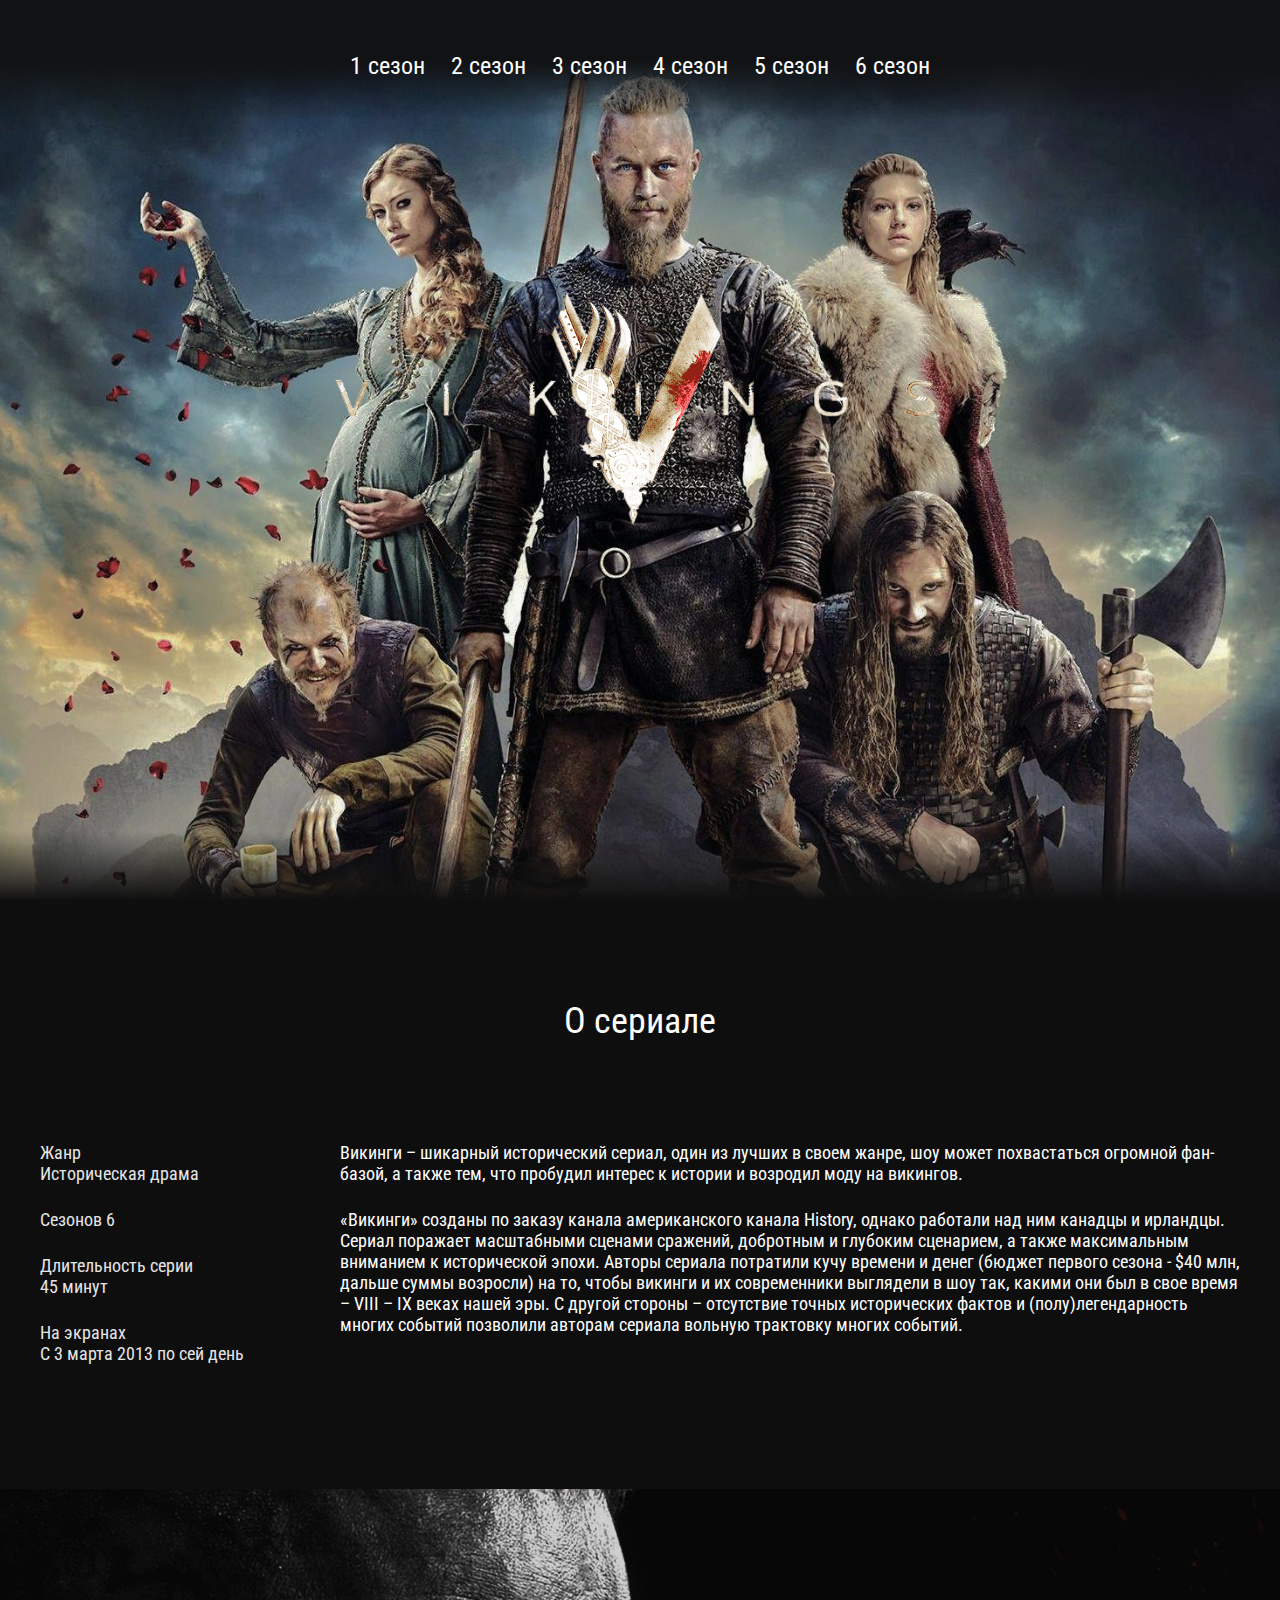
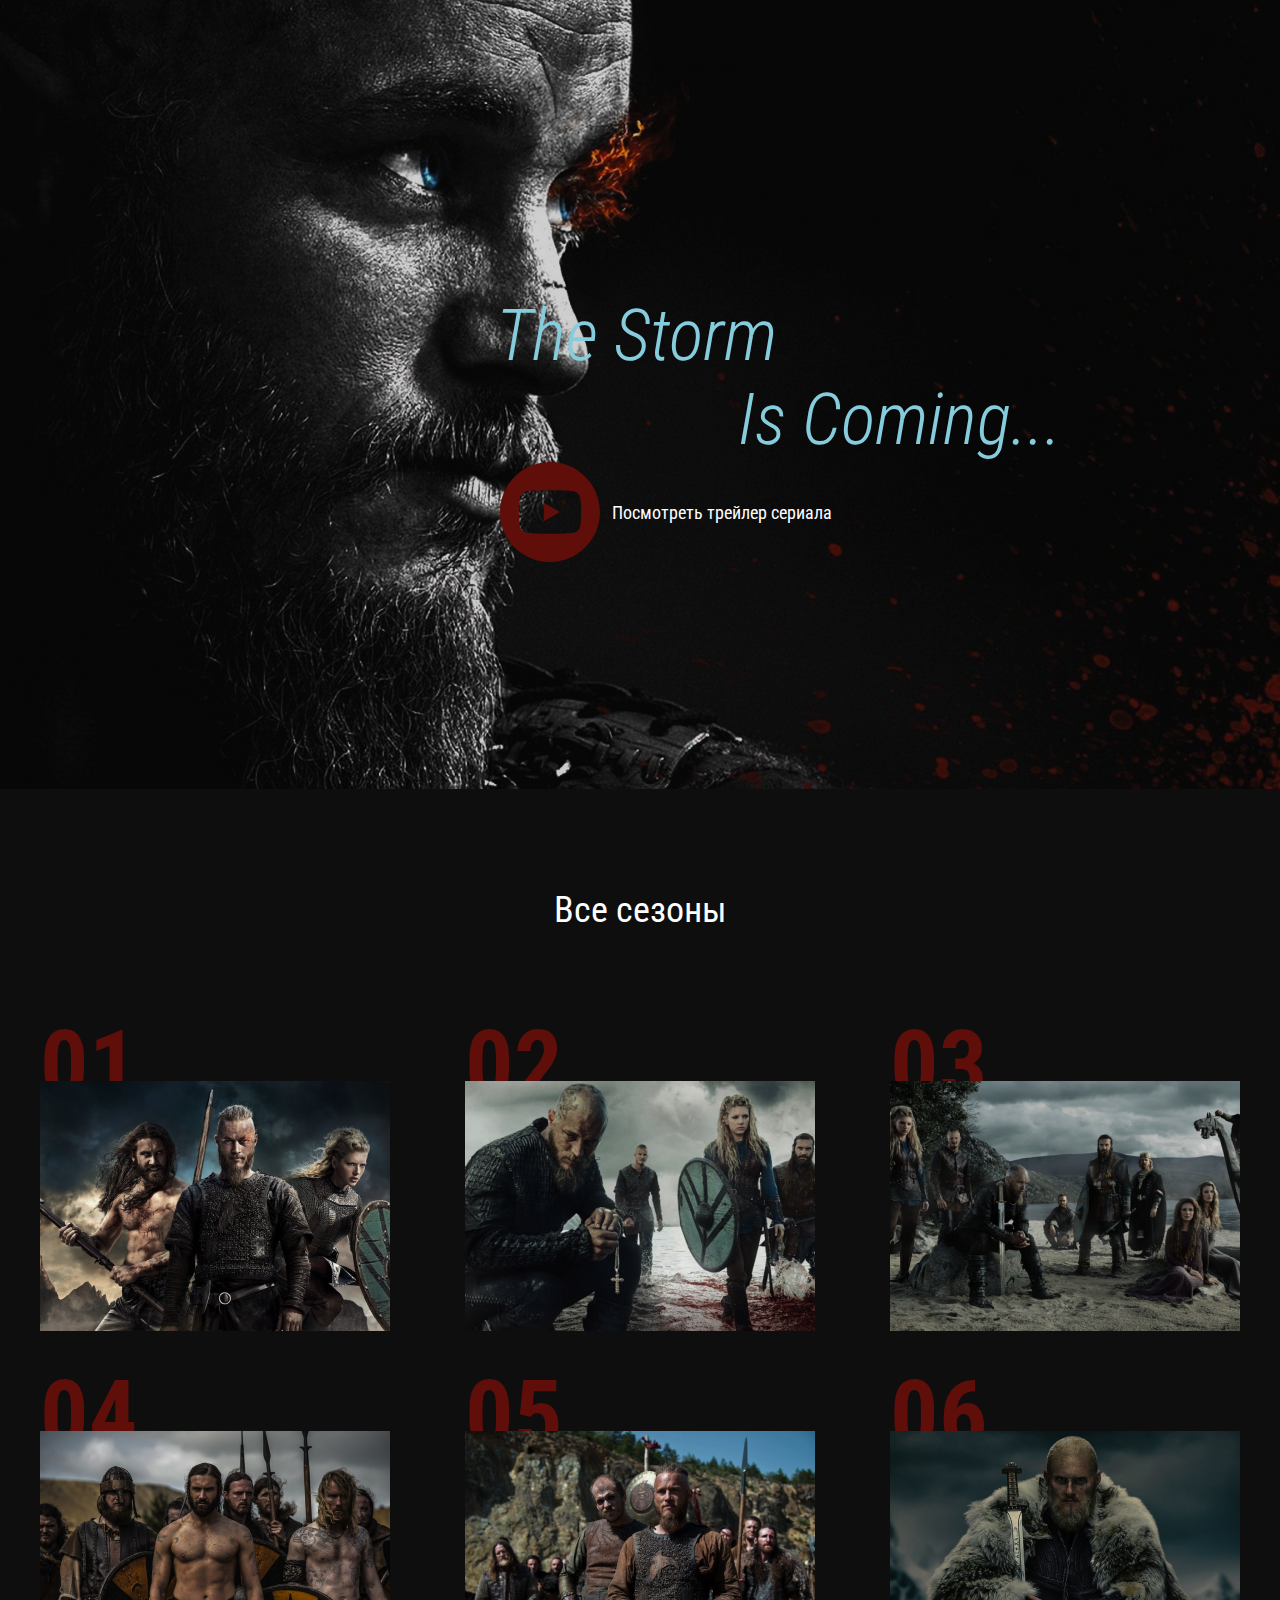
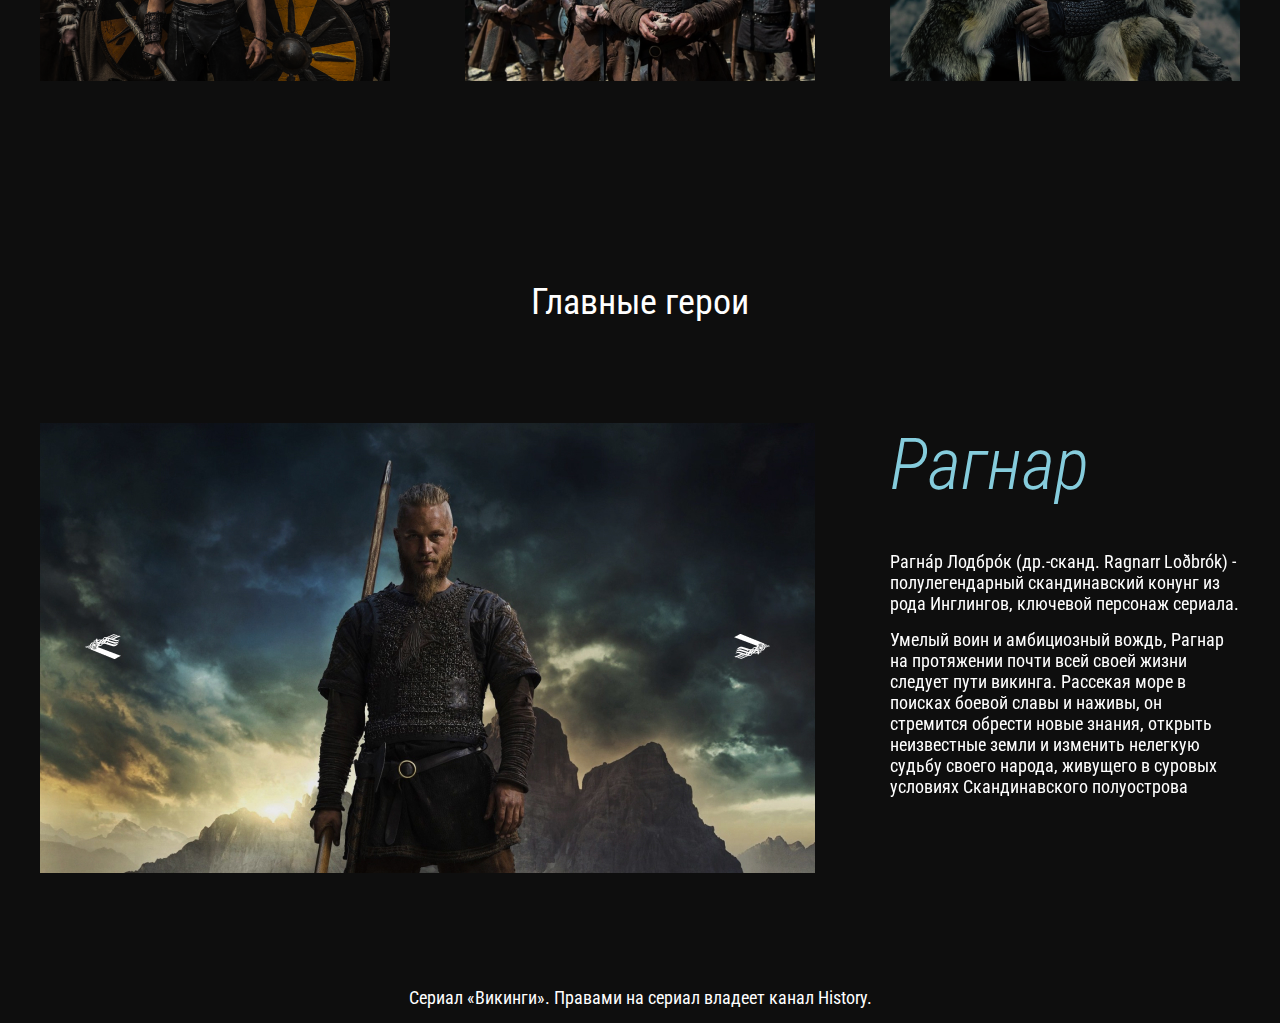
==== index.html @ e62cc38c "Add files via upload" ====
<!DOCTYPE html>
<html lang="en">
<head>
  <meta charset="UTF-8">
  <meta name="viewport" content="width=device-width, initial-scale=1.0">
  <meta http-equiv="X-UA-Compatible" content="ie=edge">
  <title>Document</title>
  <link rel="preconnect" href="https://fonts.gstatic.com">
<link href="https://fonts.googleapis.com/css2?family=Roboto+Condensed:ital,wght@0,400;0,700;1,300&display=swap" rel="stylesheet">
  <link rel="stylesheet" href="css/reset.css">
  <link rel="stylesheet" href="css/slick.css">
  <link rel="stylesheet" href="css/jquery.fancybox.css">
  <link rel="stylesheet" href="css/style.css">
</head>
<body>
  <header class="header">
    <nav class="menu">
      <button class="menu__btn">
        <span></span>
      </button>
      <ul class="menu__list">
        <li class="menu__list-item">
          <a class="menu__list-link" href="season-1.html">1 сезон</a>
        </li>
        <li class="menu__list-item">
          <a class="menu__list-link" href="#">2 сезон</a>
        </li>
        <li class="menu__list-item">
          <a class="menu__list-link" href="#">3 сезон</a>
        </li>
        <li class="menu__list-item">
          <a class="menu__list-link" href="#">4 сезон</a>
        </li>
        <li class="menu__list-item">
          <a class="menu__list-link" href="#">5 сезон</a>
        </li>
        <li class="menu__list-item">
          <a class="menu__list-link" href="#">6 сезон</a>
        </li>
      </ul>
    </nav>
    <div class="logo">
      <img class="logo__img" src="images/logo.png" alt="Логотип">
    </div>
  </header>
    <section class="about section-page">
    <div class="container">
    <h3 class="title">
      О сериале
    </h3>
    <div class="about__inner">
      <ul class="about__info">
    <li class="about__info-item">
      Жанр
      <span> Историческая драма</span>
    </li>
    <li class="about__info-item">Сезонов
      6</li>
    <li class="about__info-item"> Длительность серии
      <span>45 минут</span>
      </li>
    <li class="about__info-item">На экранах
      <span>С 3 марта 2013 по сей день</span></li>
      </ul>
      
     
      
    <div class="about__text">
      <p>Викинги – шикарный исторический сериал, один из лучших в своем жанре, шоу может похвастаться огромной фан-базой, а также тем, что пробудил интерес к истории и возродил моду на викингов.
        </p>
        <p>«Викинги» созданы по заказу канала американского канала History, однако работали над ним канадцы и ирландцы. Сериал поражает масштабными сценами сражений, добротным и глубоким сценарием, а также максимальным вниманием к исторической эпохи. Авторы сериала потратили кучу времени и денег (бюджет первого сезона - $40 млн, дальше суммы возросли) на то, чтобы викинги и их современники выглядели в шоу так, какими они был в свое время – VIII – IX веках нашей эры. С другой стороны – отсутствие точных исторических фактов и (полу)легендарность многих событий позволили авторам сериала вольную трактовку многих событий.</p>
         </div>
      </div>
    </div>
  </section>
<section class="video">
  <div class="conteiner">
    <h3 class="video__text"><span>The Storm </span>
      Is Coming...</h3>
      <a class="video__btn" data-fancybox href="https://www.youtube.com/watch?v=-2ASgvKNcfU">Посмотреть трейлер сериала</a>
  </div>
</section>
<section class="seasons section-page">
  <div class="container">
    <h3 class="title">
      Все сезоны
    </h3>
    <ol class="seasons__inner">
      <li class="seasons__item" style="background-image: url(../images/seasons-image-1.png);">
        <a href="season-1.html" class="seasons__link">Cмотреть</a>
      </li>
      <li class="seasons__item" style="background-image: url(../images/seasons-image-2.png);">
        <a href="#" class="seasons__link">Cмотреть</a>
      </li>
      <li class="seasons__item" style="background-image: url(../images/seasons-image-3.png);">
        <a href="#" class="seasons__link">Cмотреть</a>
      </li>
      <li class="seasons__item" style="background-image: url(../images/seasons-image-4.png);">
        <a href="#" class="seasons__link">Cмотреть</a>
      </li>
      <li class="seasons__item" style="background-image: url(../images/seasons-image-5.png);">
        <a href="#" class="seasons__link">Cмотреть</a>
      </li>
      <li class="seasons__item" style="background-image: url(../images/seasons-image-6.png);">
        <a href="#" class="seasons__link">Cмотреть</a>
      </li>
    </ol>
  </div>
</section>
<section class="heroes section-page">
  <div class="container">
    <h3 class="title">Главные герои</h3>
    <div class="heroes__inner">
      <div class="heroes__slider-img">
        <img class="heroes__images" src="images/hero-1.jpg" alt="">
        <img class="heroes__images" src="images/hero-1.jpg" alt="">
        <img class="heroes__images" src="images/hero-1.jpg" alt="">
      </div>
      <div class="heroes__slider-text">
        <div class="heroes__text">
          <h4 class="heroes__name">Рагнар</h4>
          <p>Рагна́р Лодбро́к (др.-сканд. Ragnarr Loðbrók) - полулегендарный скандинавский конунг из рода Инглингов, ключевой персонаж сериала.
          </p>
          <p>Умелый воин и амбициозный вождь, Рагнар на протяжении почти всей своей жизни следует пути викинга. Рассекая море в поисках боевой славы и наживы, он стремится обрести новые знания, открыть неизвестные земли и изменить нелегкую судьбу своего народа, живущего в суровых условиях Скандинавского полуострова</p>
        </div>
        <div class="heroes__text">
          <h4 class="heroes__name">Рагнар2</h4>
          <p>Рагна́р Лодбро́к (др.-сканд. Ragnarr Loðbrók) - полулегендарный скандинавский конунг из рода Инглингов, ключевой персонаж сериала.
          </p>
          <p>Умелый воин и амбициозный вождь, Рагнар на протяжении почти всей своей жизни следует пути викинга. Рассекая море в поисках боевой славы и наживы, он стремится обрести новые знания, открыть неизвестные земли и изменить нелегкую судьбу своего народа, живущего в суровых условиях Скандинавского полуострова</p>
        </div>
        <div class="heroes__text">
          <h4 class="heroes__name">Рагнар3</h4>
          <p>Рагна́р Лодбро́к (др.-сканд. Ragnarr Loðbrók) - полулегендарный скандинавский конунг из рода Инглингов, ключевой персонаж сериала.
          </p>
          <p>Умелый воин и амбициозный вождь, Рагнар на протяжении почти всей своей жизни следует пути викинга. Рассекая море в поисках боевой славы и наживы, он стремится обрести новые знания, открыть неизвестные земли и изменить нелегкую судьбу своего народа, живущего в суровых условиях Скандинавского полуострова</p>
        </div>
      </div>
    </div>
  </div>
</section>
<footer class="footer">
 <div class="container">
   <p class="copy">Сериал «Викинги». Правами на сериал владеет канал History.</p>
  </div> 
</footer>

  <script src="https://ajax.googleapis.com/ajax/libs/jquery/3.4.1/jquery.min.js"></script>
  <script src="js/slick.min.js"></script>
  <script src="js/jquery.fancybox.min.js"></script>
  <script src="js/main.js"></script>
</body>
</html>
---- css/style.css ----
*{
    box-sizing: border-box;
}

body{
    background-color: #0E0E0E;
    color: #fff;
    font-family: 'Roboto Condensed', sans-serif;
    font-weight: 400px;
    font-size: 18px;
    line-height: 21px;
}

a{
    color: inherit;
    text-decoration: none;
}
ul{
    list-style: none;
}

.container{
    max-width: 1220px;
    padding: 0 10px;
    margin: 0 auto;
}

.section-page{
    padding: 100px 0;
}

.title{
    text-align: center;
    margin-bottom: 100px;
    font-size: 36px;
    line-height: 42px;
    font-weight: 400;
}

.header{
    background-image: url(../images/header-bg.jpg);
    height: 100vh;
    background-size: cover;
    background-repeat: no-repeat;
    background-position: center 50px;
    text-align: center;
    position: relative;
}

.header::after{
    content: '';
    position: absolute;
    height: 70px;
    bottom: -1px;
    left: 0;
    width: 100%;
    background: linear-gradient(180deg, #0E0E0E 0%, rgba(17, 17, 17, 0.850295) 16.53%, rgba(32, 31, 33, 0) 100%);
    transform: rotate(180deg);
}

.menu{
    padding: 50px 0 58px;
    background: linear-gradient(180deg, #111213 0%, #111213 43.62%, rgba(32, 31, 33, 0) 86.33%);
}

.menu__btn{
    display: none;
}

.menu__list{
    display: flex;
    justify-content: center;

}

.menu__list-item{
    padding: 0 13px;
}

.menu__list-link{
    font-size: 36px;
    line-height: 42px;
}
.menu__list-link:hover, .menu__list-link--active{
    color: #85CCDC;
    text-decoration-line: underline;
}

.logo{
    padding-top: 17vh;
}

.about__inner{
    display: flex;
}

.about__info{
    width: 375px;
    margin-right: 50px;
    flex: none;
}

.about__info-item{
    margin-bottom: 25px;
    color: #E5E5E5;
}

.about__info-item span{
    display: block;
}

.about__text p{
    margin-bottom: 25px;
}

.video{
    background-image: url(../images/video-bg.jpg);
    height: 100vh;
    background-size: cover;
    background-position: center center;
    background-repeat: no-repeat;
    text-align: right;
    padding-right: 17%;
}

.video__text{
font-style: italic;
font-weight: 300;
font-size: 72px;
line-height: 84px;
color: #85CCDC;
padding-top: 45vh;
margin-bottom: 40px;
}

.video__text span{
display: block;
padding-right: 285px;
}

.video__btn{
    padding-left: 112px;
    position: relative;
    margin-right: 230px;
}

.video__btn::before{
    content: '';
    position: absolute;
    width: 100px;
    height: 100px;
    top: -40px;
    left: 0;
    background-image: url(../images/youtube-btn.svg);
}

.seasons__inner{
    display: grid;
    grid-template-columns: repeat(auto-fill, minmax(284px, 1fr));
    grid-gap: 100px 75px;
    counter-reset: number;
    padding-top: 50px;
}

.seasons__item{
    width: 350px;
    height: 250px;
    background-position: center center;
    background-repeat: no-repeat;
    background-size: cover;
    list-style: none;
    position: relative;
    display: flex;
    justify-content: center;
    align-items: center;
}

.seasons__item:hover .seasons__link{
    opacity: 1;
}

.seasons__item::before{
    content: "0" counter(number);
    counter-increment: number;
    position: absolute;
    font-weight: bold;
    font-size: 96px;
    line-height: 112px;
    color: #600E09;
    left: 0;
    top: -72px;
    z-index: -1;
}

.seasons__item:nth-child(n+10)::before{
    content: counter(number);
}

.seasons__item:hover::after{
    content: '';
    position: absolute;
    top: 0;
    right: 0;
    left: 0;
    bottom: 0;
    background: rgba(14, 14, 14, 0.8);
}


.seasons__link{
    font-size: 36px;
    line-height: 42px;
    padding: 12px 78px 11px;
    background-color: #0E0E0E;
    opacity: 0;
    transition: all .3s;
    z-index: 2;
}

.heroes__inner{
    display: flex;
    justify-content: space-between;
}

.heroes__slider-img{
    max-width: 775px;
}

.heroes__slider-text{
    max-width: 350px;
}

.slick-btn{
    position: absolute;
    top: 50%;
    transform: translateY(-50%);
    border: none;
    background-color: transparent;
    z-index: 5;
    cursor: pointer;
    outline: none;
}

.slick-prev{
    left: 38px;
}

.slick-next{
    right: 38px;
}

.heroes__name{
    font-style: italic;
    font-weight: 300;
    font-size: 72px;
    line-height: 84px;
    color: #85CCDC;
    margin-bottom: 44px;
    
}

.heroes__text p{
    margin-bottom: 15px;
}

.copy{
    padding: 14px 0 15px;
    text-align: center;
}

/* start season-1 */

.page-header{
    background-image: url(../images/season-1bg.png);
    background-repeat: no-repeat;
    background-position: center center;
    background-size: cover;
    height: 90vh;
    position: relative;
}

.menu__container{
    max-width: 1385px;
    margin: 0 auto;
    position: relative;
}

.page-logo{
    position: absolute;
    left: 0;

}

.season-info{
    position: absolute;
    max-width: 1385px;
    display: flex;
    padding: 47px 47px 64px 35px;
    background: #0E0E0E;
    bottom: 0;
    left: 0;
    right: 0;
    margin: 0 auto;
}

.season-info__num{
    font-weight: bold;
font-size: 96px;
line-height: 56px;
text-emphasis: center;
margin-right: 51px;
}
.season-info__num span{
    display: block;
    font-size: 36px;
    line-height: 42px;
}
.season-info__text p{
    margin-bottom: 15px;
}
/* end season-1 */

/* start media */

@media (max-width: 1420px){
    .page-logo{
        left: 10px;
        right: -6px;
    }
}

@media (max-width: 1366px){
    .logo__img{
        width: 50%;
    }
    .menu__list-link{
        font-size: 24px;
        line-height: 32px;
    }
    .about__info{
        width: 250px;
    }
    .page-header{
        height: 120vh;
    }
}

@media (max-width: 1200px){
    .heroes__inner{
        display: block;
    }
    .heroes__slider-text{
        max-width: 100%;
        padding-top: 50px;
    }
    .heroes__slider-img{
        max-width: 100%;
    }
}

@media (max-width: 1088px){
    .seasons__item{
        height: 340px;
}
}

@media (max-width: 992px){
    .page-logo{
        display: none;
    }
}

@media (max-width: 768px){
    .about__inner{
        display: block;
    }
    .section-page{
        padding: 50px 0;
    }
    .title{
        margin-bottom: 50px;
        font-size: 28px;
        line-height: 36px;
    }
    body{
        font-size: 16px;
        line-height: 19px;
    }

    .video__text{
        font-size: 48px;
        line-height: 56px;
    }

    .video__text span{
        padding-right: 200px;
    }

    .video__btn{
        padding-left: 62px;
        margin-right: 0;
    }
    
    .video__btn::before{
        width: 50px;
        height: 50px;
        background-size: cover;
        top: -16px;
    }

    .seasons__inner{
        grid-gap: 80px 35px;
    }

    .heroes__name{
        font-size: 46px;
        line-height: 56px;
        margin-bottom: 25px;
    }
    .season__info{
        display: block;
        padding: 30px 10px 0px 10px;
    }
    .season-info__num{
        text-align: left;
        font-size: 50px;
        line-height: 26px;
        margin-bottom: 15px;
    }
    .season-info__num span{
        font-size: 25px;
        line-height: 32px;
    }
}

@media (max-width: 640px){
.menu{
    padding: 0;
    text-align: center;
    background: linear-gradient(180deg, #111213 0%, #111213 10%, rgba(32, 31, 33, 0) 86.33%);
}

.menu__list{
    display: block;
    transform: translateY(-130%);
    transition: all .3s;
}
.menu__list.menu__list-link--active{
    transform: translateY(0%);
    padding: 100px 0 50px;
    background-color: #0E0E0E;
}

.menu__list-link{
    display: block;
    padding: 10px 0;
}

.logo{
    padding-top: 21vh;
}
.page-logo{
    display: block;
    z-index: 10;
    top: 22px;
}
.menu__btn{
    display: block;
    width: 50px;
    height: 40px;
    cursor: pointer;
    position: absolute;
    z-index: 10;
    right: 10px;
    top: 20px;
    display: flex;
    align-items: center;
    background-color: transparent;
    border: none;
    padding: 0;
}

.menu__btn span{
    background-color: white;
    height: 5px;
    width: 100%;

}
.menu__btn::after, .menu__btn::before{
    content: "";
    width: 100%;
    height: 5px;
    background-color: #fff;
    position: absolute;
}
.menu__btn::before{
    top: 0;
    left: 0;
}
.menu__btn::after{
    bottom: 0;
    left: 0;
}



.page-header{
    height: 160vh;
}

}
@media (max-width: 414px){
    .seasons__item{
        height: 203px;
    }
}
@media (max-width: 374px){
    .page-header{
        height: 200vh;
    }
    
}


/* end media */
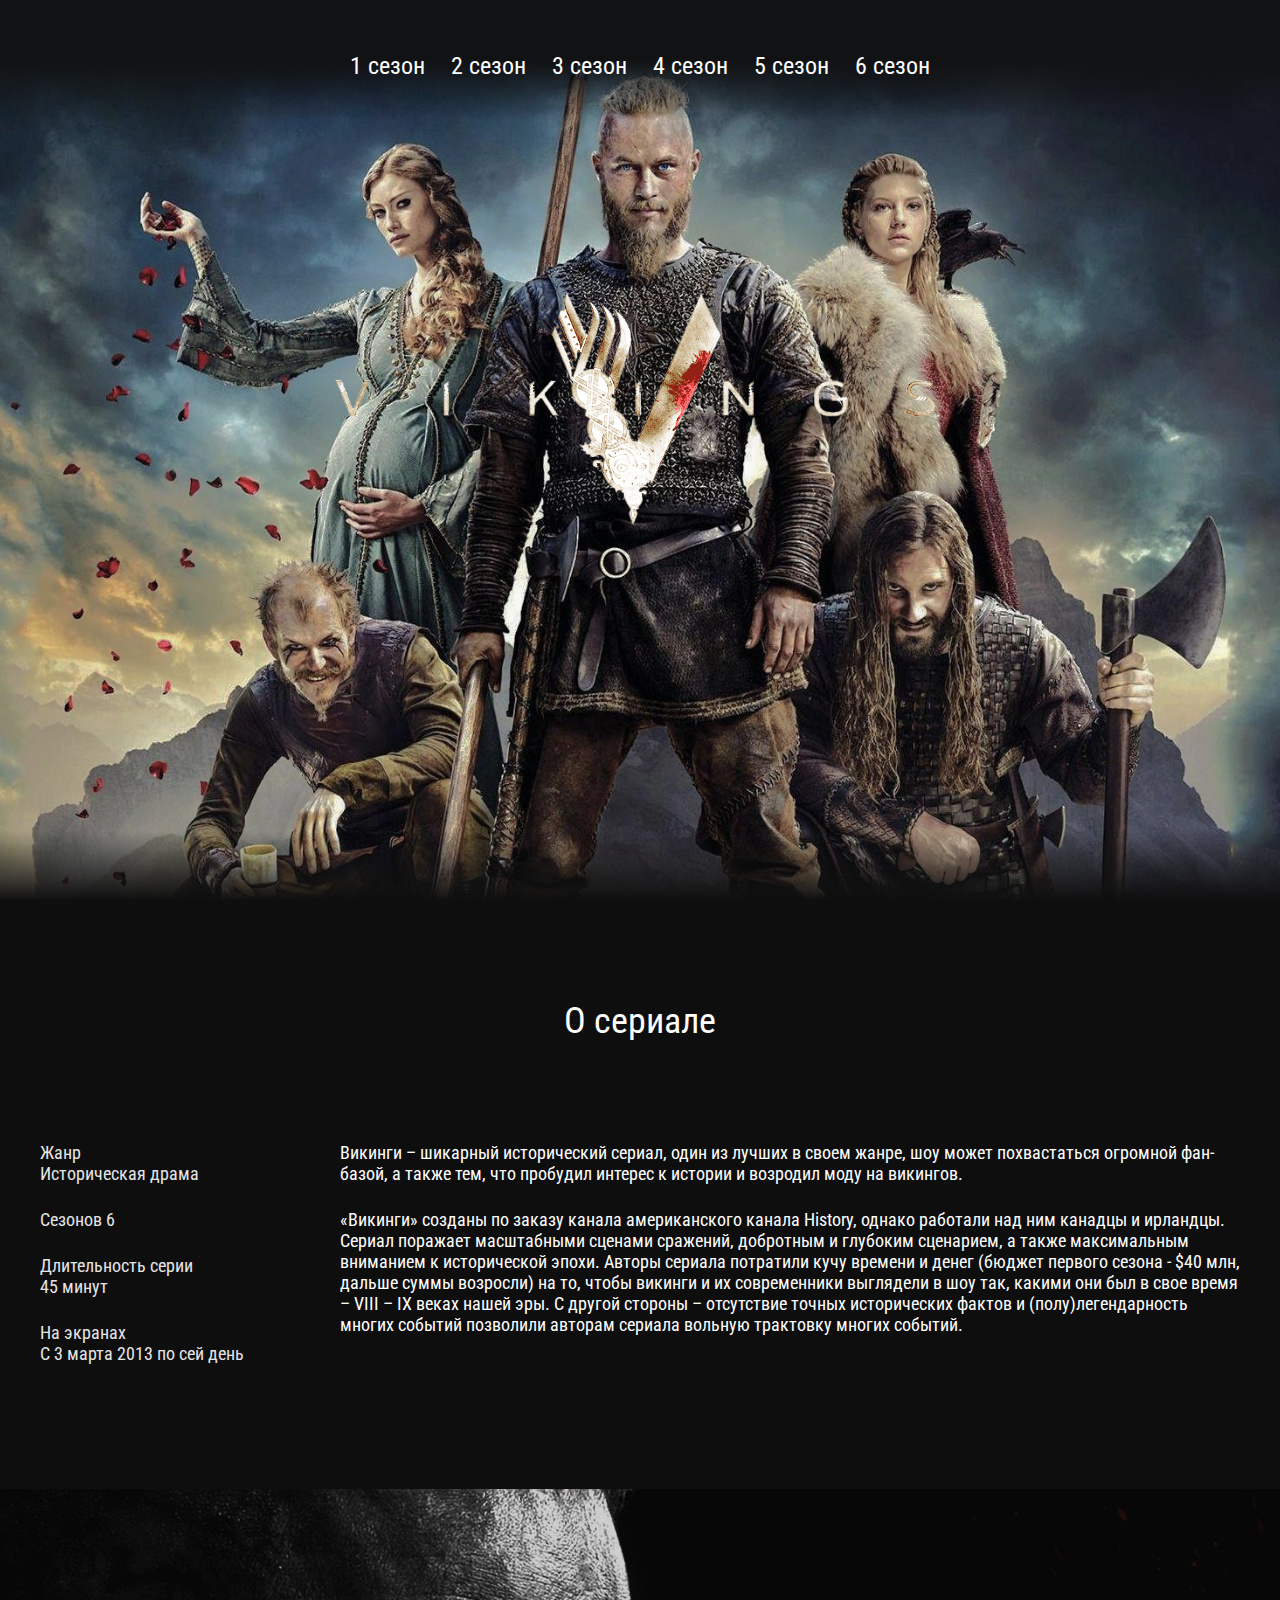
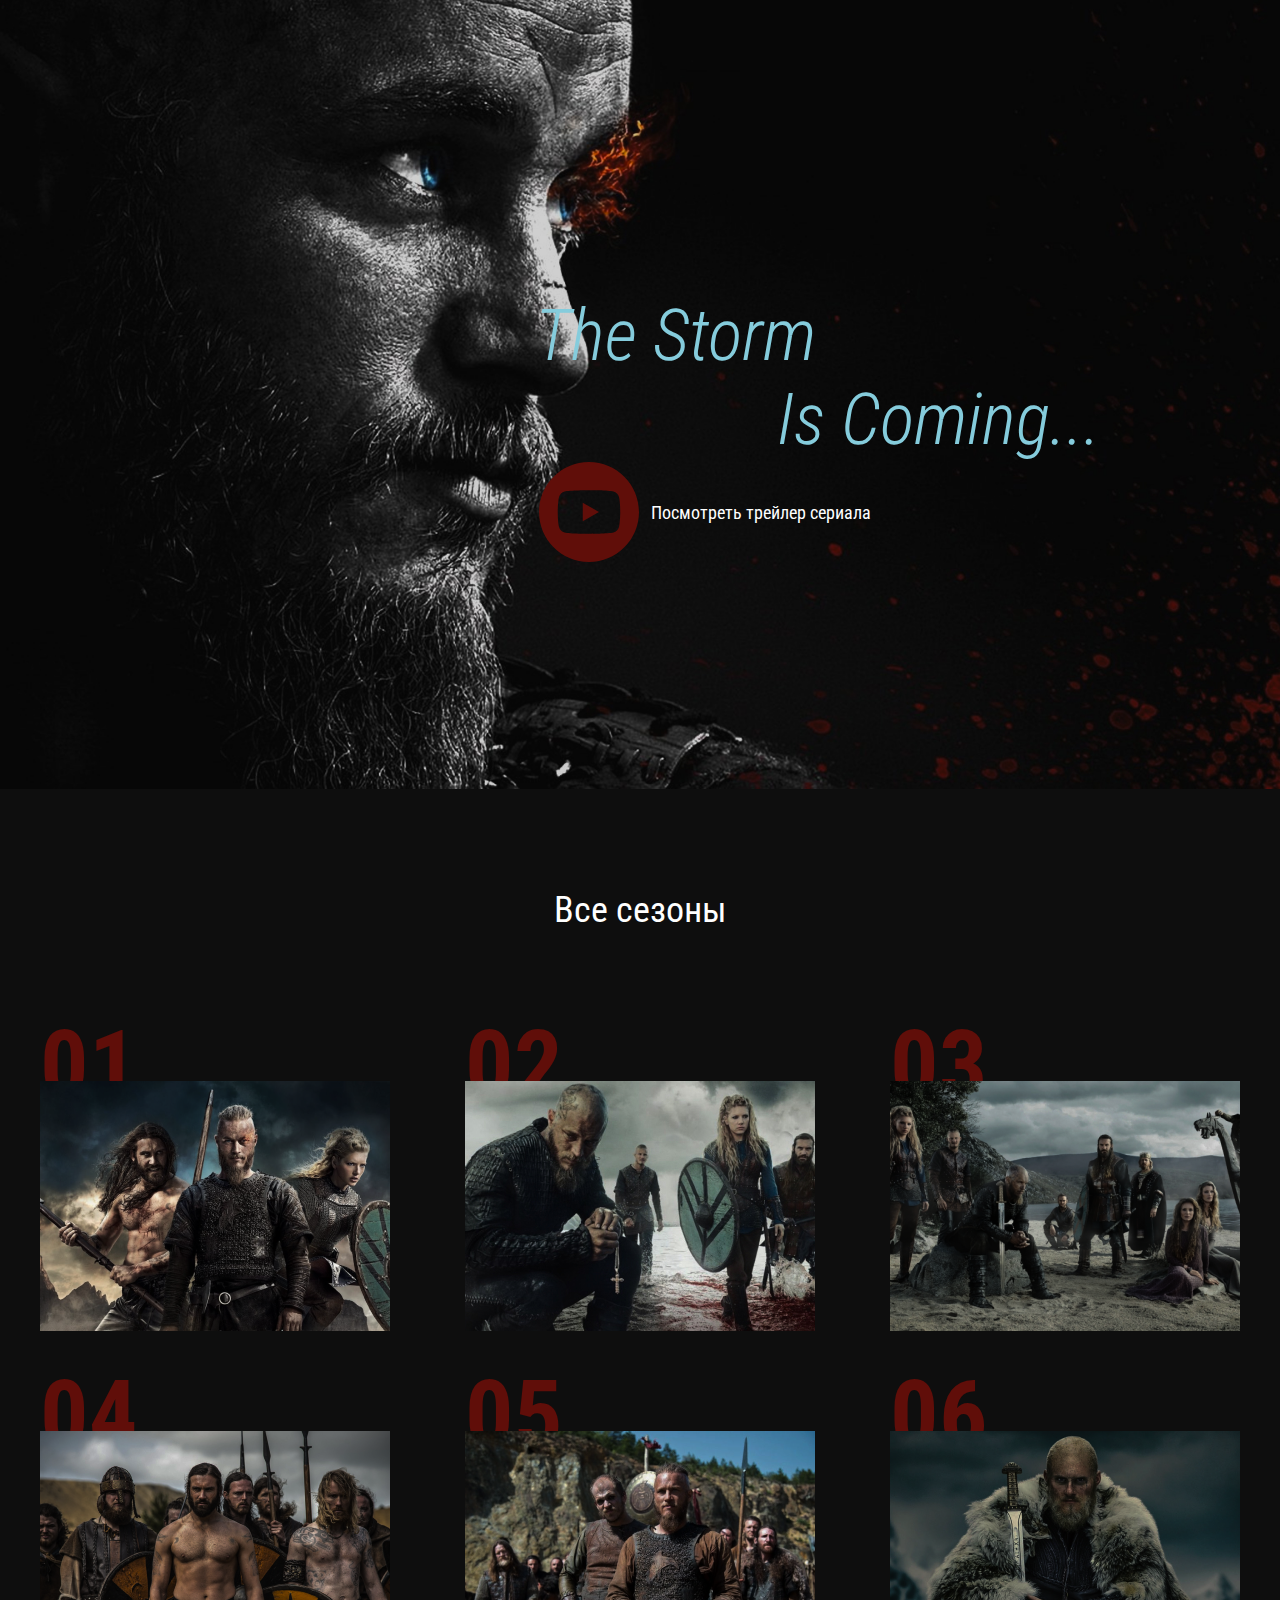
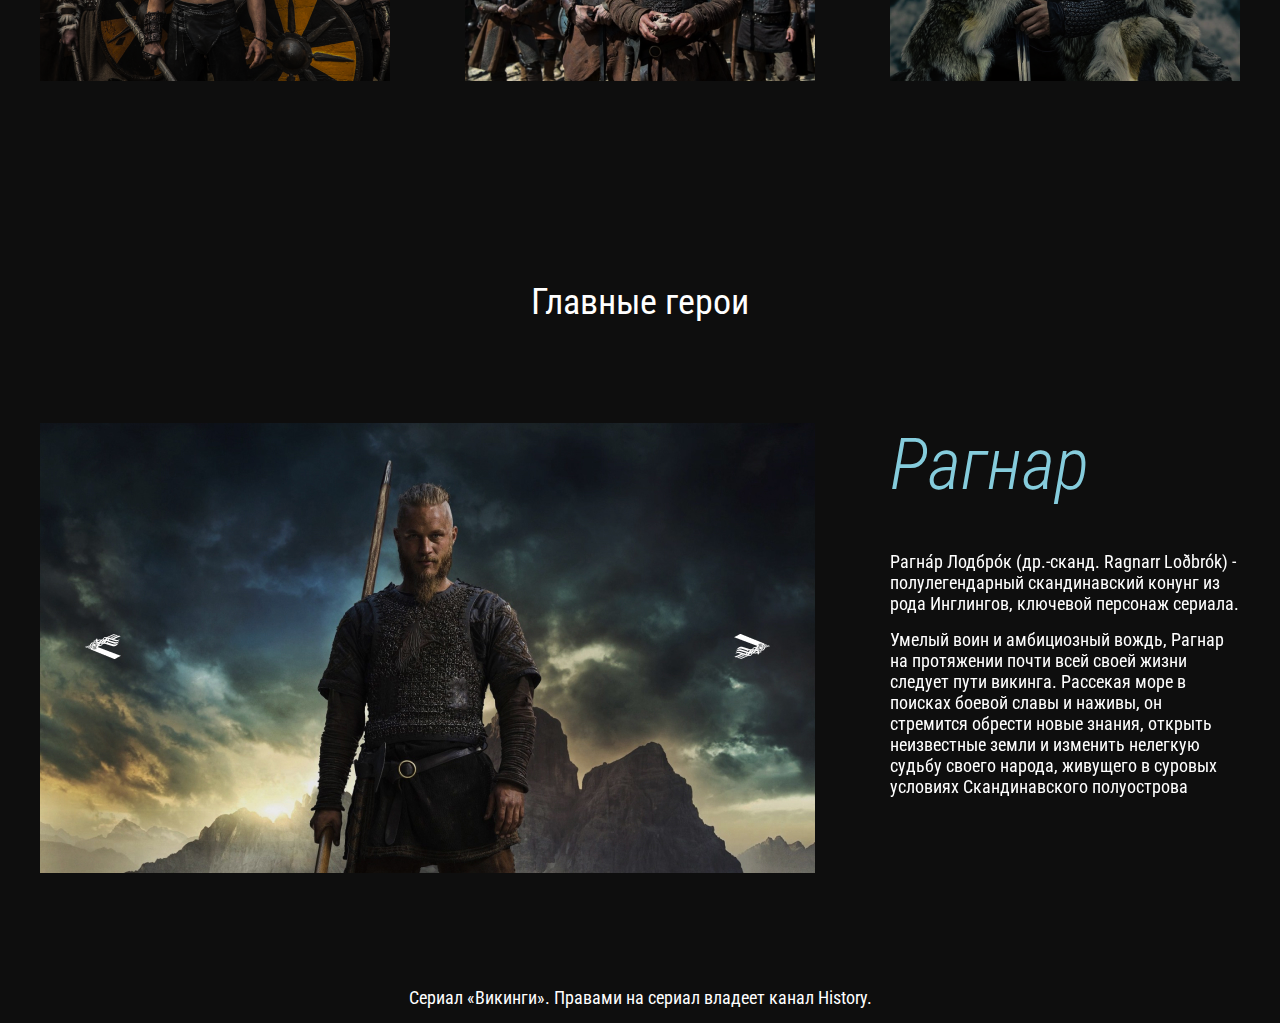
==== commit 65f42511: "Add files via upload" ====
--- a/index.html
+++ b/index.html
@@ -4,7 +4,7 @@
   <meta charset="UTF-8">
   <meta name="viewport" content="width=device-width, initial-scale=1.0">
   <meta http-equiv="X-UA-Compatible" content="ie=edge">
-  <title>Document</title>
+  <title>Vikings</title>
   <link rel="preconnect" href="https://fonts.gstatic.com">
 <link href="https://fonts.googleapis.com/css2?family=Roboto+Condensed:ital,wght@0,400;0,700;1,300&display=swap" rel="stylesheet">
   <link rel="stylesheet" href="css/reset.css">
@@ -86,22 +86,22 @@
       Все сезоны
     </h3>
     <ol class="seasons__inner">
-      <li class="seasons__item" style="background-image: url(../images/seasons-image-1.png);">
+      <li class="seasons__item" style="background-image: url(images/seasons-image-1.png);">
         <a href="season-1.html" class="seasons__link">Cмотреть</a>
       </li>
-      <li class="seasons__item" style="background-image: url(../images/seasons-image-2.png);">
+      <li class="seasons__item" style="background-image: url(images/seasons-image-2.png);">
         <a href="#" class="seasons__link">Cмотреть</a>
       </li>
-      <li class="seasons__item" style="background-image: url(../images/seasons-image-3.png);">
+      <li class="seasons__item" style="background-image: url(images/seasons-image-3.png);">
         <a href="#" class="seasons__link">Cмотреть</a>
       </li>
-      <li class="seasons__item" style="background-image: url(../images/seasons-image-4.png);">
+      <li class="seasons__item" style="background-image: url(images/seasons-image-4.png);">
         <a href="#" class="seasons__link">Cмотреть</a>
       </li>
-      <li class="seasons__item" style="background-image: url(../images/seasons-image-5.png);">
+      <li class="seasons__item" style="background-image: url(images/seasons-image-5.png);">
         <a href="#" class="seasons__link">Cмотреть</a>
       </li>
-      <li class="seasons__item" style="background-image: url(../images/seasons-image-6.png);">
+      <li class="seasons__item" style="background-image: url(images/seasons-image-6.png);">
         <a href="#" class="seasons__link">Cмотреть</a>
       </li>
     </ol>
--- a/css/style.css
+++ b/css/style.css
@@ -327,6 +327,9 @@
         left: 10px;
         right: -6px;
     }
+    .video{
+        padding-right: 14%;
+    }
 }
 
 @media (max-width: 1366px){
@@ -367,6 +370,9 @@
 @media (max-width: 992px){
     .page-logo{
         display: none;
+    }
+    .video{
+        padding-right: 0;
     }
 }
 
@@ -386,6 +392,18 @@
         font-size: 16px;
         line-height: 19px;
     }
+        .video{
+        padding-right: 10px;
+    }
+    .video__btn {
+        padding-left: 59px;
+    }
+    .video__btn {
+    padding-right: 50px;
+}
+.seasons__item {
+    width: 300px;
+}
 
     .video__text{
         font-size: 48px;
@@ -439,13 +457,17 @@
     text-align: center;
     background: linear-gradient(180deg, #111213 0%, #111213 10%, rgba(32, 31, 33, 0) 86.33%);
 }
+.page-logo {
+    margin-left: 37%;
+    max-width: 150px;
+}
 
 .menu__list{
     display: block;
     transform: translateY(-130%);
     transition: all .3s;
 }
-.menu__list.menu__list-link--active{
+.menu__list.menu__list--active{
     transform: translateY(0%);
     padding: 100px 0 50px;
     background-color: #0E0E0E;
@@ -509,11 +531,27 @@
 }
 
 }
+
+@media (max-width: 468px){
+    .seasons__item {
+        width: 430px;
+    }
+    .page-logo {
+        max-width: 150px;
+        margin-left: 32%;
+    }
+}
 @media (max-width: 414px){
     .seasons__item{
         height: 203px;
     }
 }
+@media (max-width: 450px){
+    .seasons__item {
+        width: 300px;
+    }
+}
+
 @media (max-width: 374px){
     .page-header{
         height: 200vh;
